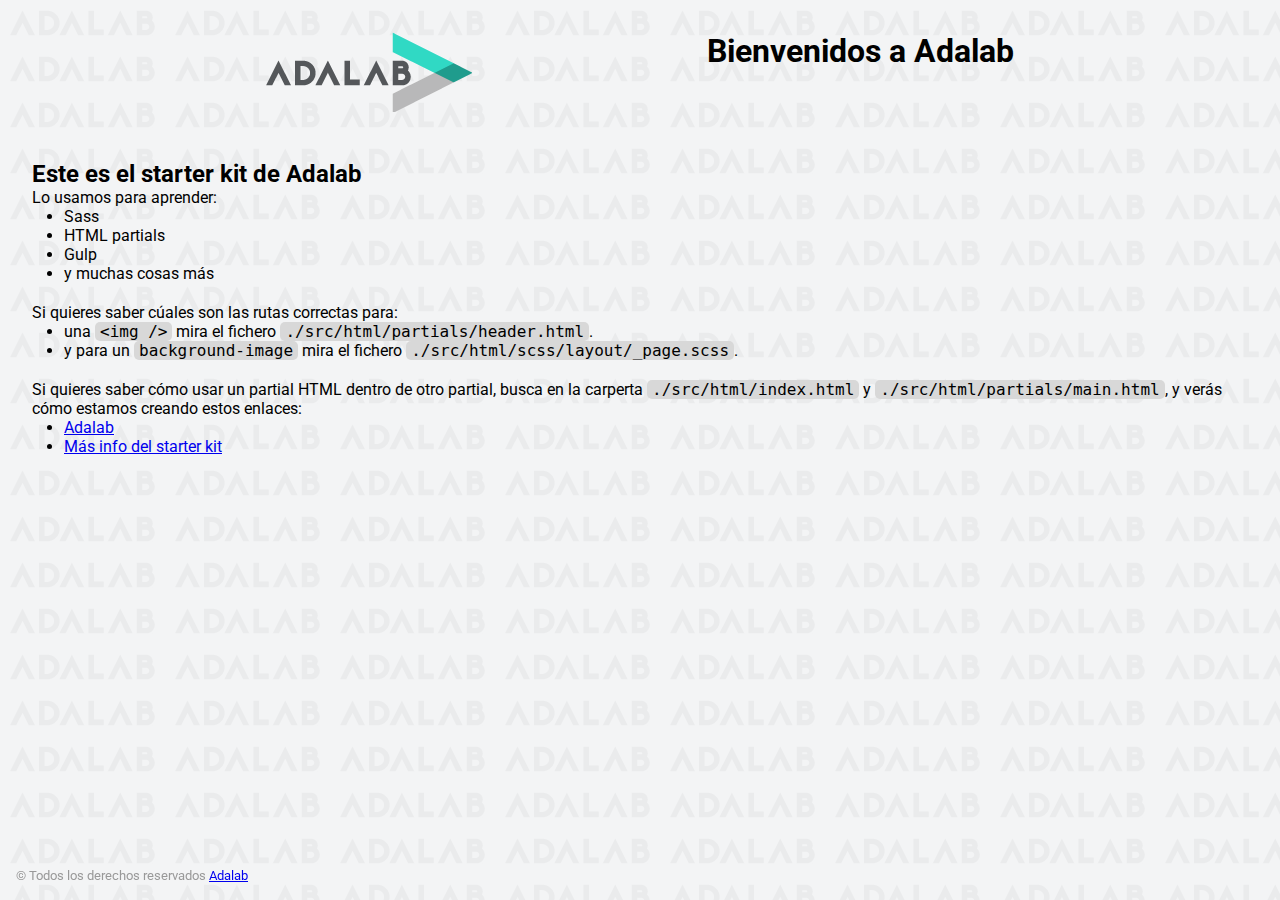
==== docs/index.html @ ed2d7d30 "first commit" ====
<!DOCTYPE html>
<html lang="es">
  <head>
    <meta charset="UTF-8" />
    <meta name="viewport" content="width=device-width, initial-scale=1" />
    <title>Adalab Web Starter Kit</title>
    <link href="https://fonts.googleapis.com/css?family=Roboto&display=swap" rel="stylesheet" />
    <link rel="stylesheet" href="./assets/css/main.css" />
    <link rel="icon" href="./assets/images/favicon.png" />
  </head>

  <body>
    <div class="page">
      <header class="page__header">
        <img src="./assets/images/logo-adalab.png" alt="Adalab">
        <h1>Bienvenidos a Adalab</h1>
      </header>

      <main class="page__main">
        <h2>Este es el starter kit de Adalab</h2>
        <p>Lo usamos para aprender:</p>
        <ul class="main__list">
          <li>Sass</li>
          <li>HTML partials</li>
          <li>Gulp</li>
          <li>y muchas cosas más</li>
        </ul>
        <p>Si quieres saber cúales son las rutas correctas para:</p>
        <ul class="main__list">
          <li>
            una <code class="code">&lt;img /&gt;</code> mira el fichero
            <code class="code">./src/html/partials/header.html</code>.
          </li>
          <li>
            y para un <code class="code">background-image</code> mira el fichero
            <code class="code">./src/html/scss/layout/_page.scss</code>.
          </li>
        </ul>
        <p>
          Si quieres saber cómo usar un partial HTML dentro de otro partial, busca en la carperta
          <code class="code">./src/html/index.html</code> y
          <code class="code">./src/html/partials/main.html</code>, y verás cómo estamos creando estos
          enlaces:
        </p>
        <ul class="main__list">
          <li>
            <a class="link__adalab" href="https://adalab.es">Adalab</a>

          </li>
          <li>
            <a class="" href="./more-info.html">Más info del starter kit</a>

          </li>
        </ul>
      </main>

      <footer class="page__footer">
        <small>
          &copy; Todos los derechos reservados
          <a class="link__adalab" href="https://adalab.es">Adalab</a>

        </small>
      </footer>

    </div>
    <script src="./assets/js/main.js"></script>
  </body>
</html>
---- docs/assets/css/main.css ----
*{box-sizing:border-box;margin:0;padding:0}.code{font-size:16px;background:#d8d8d8;padding:0 5px;border-radius:5px}.link__adalab:hover{background-color:#099d8d;color:#fff}.link__github:hover{background-color:#CCC;color:#000}body{padding:2rem;height:100vh;background-image:url("../images/bg-adalab.png");background-color:#f3f4f5;font-family:"Roboto",sans-serif}.page__header{display:flex;justify-content:space-evenly;margin-bottom:3rem}.page__footer{position:fixed;left:0;bottom:0;width:100vw;padding:1rem;color:#999}.main__list{padding-left:2rem;padding-bottom:20px}
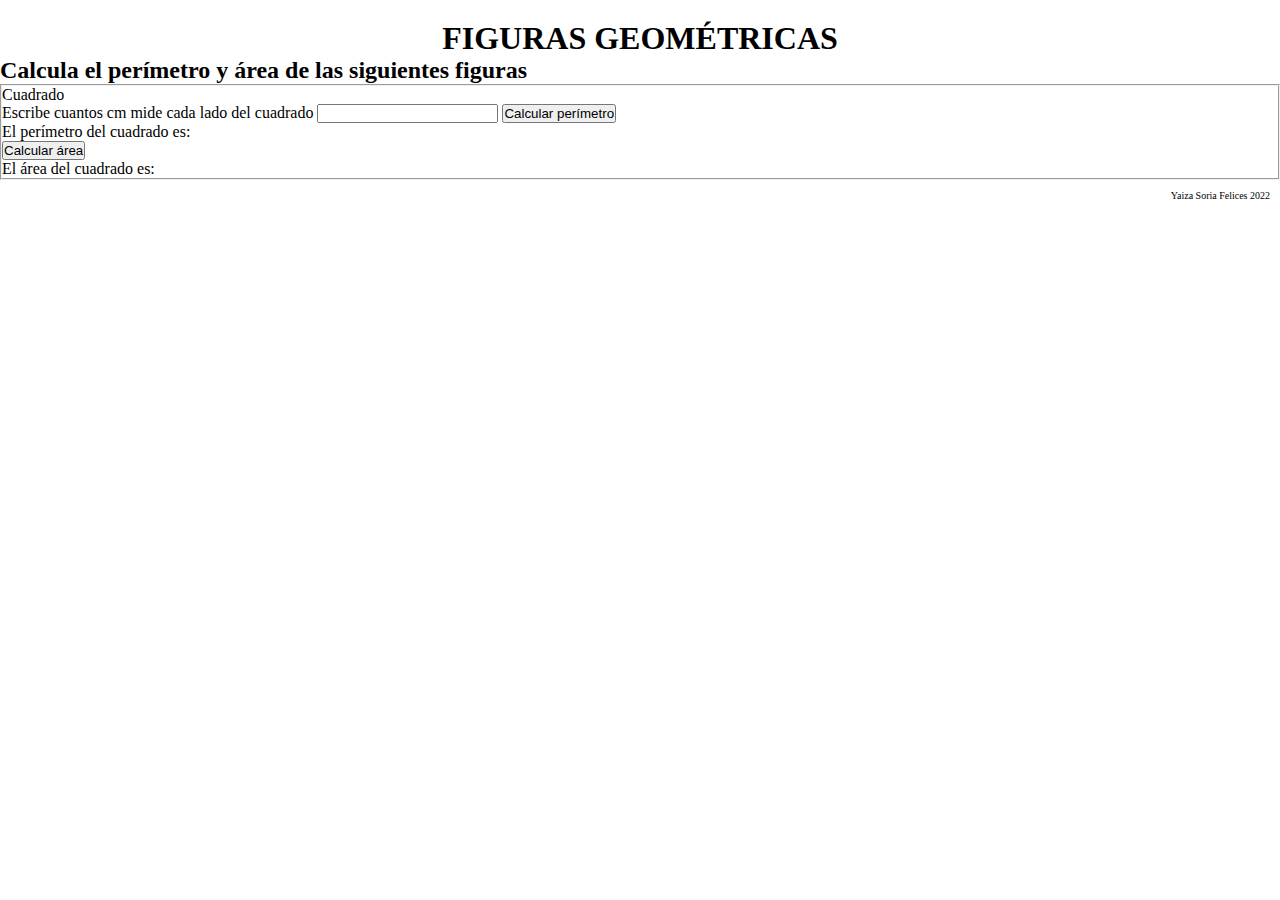
==== commit f99a67a1: "Calculate perimeter and area of the triangle and circle" ====
--- a/docs/index.html
+++ b/docs/index.html
@@ -3,66 +3,62 @@
   <head>
     <meta charset="UTF-8" />
     <meta name="viewport" content="width=device-width, initial-scale=1" />
-    <title>Adalab Web Starter Kit</title>
-    <link href="https://fonts.googleapis.com/css?family=Roboto&display=swap" rel="stylesheet" />
+    <title>Geometric Shapes</title>
+    <link
+      href="https://fonts.googleapis.com/css?family=Roboto&display=swap"
+      rel="stylesheet"
+    />
     <link rel="stylesheet" href="./assets/css/main.css" />
     <link rel="icon" href="./assets/images/favicon.png" />
   </head>
 
   <body>
-    <div class="page">
-      <header class="page__header">
-        <img src="./assets/images/logo-adalab.png" alt="Adalab">
-        <h1>Bienvenidos a Adalab</h1>
-      </header>
+    <header class="header">
+      <h1 class="header__title">Figuras geométricas</h1>
+    </header>
 
-      <main class="page__main">
-        <h2>Este es el starter kit de Adalab</h2>
-        <p>Lo usamos para aprender:</p>
-        <ul class="main__list">
-          <li>Sass</li>
-          <li>HTML partials</li>
-          <li>Gulp</li>
-          <li>y muchas cosas más</li>
-        </ul>
-        <p>Si quieres saber cúales son las rutas correctas para:</p>
-        <ul class="main__list">
-          <li>
-            una <code class="code">&lt;img /&gt;</code> mira el fichero
-            <code class="code">./src/html/partials/header.html</code>.
-          </li>
-          <li>
-            y para un <code class="code">background-image</code> mira el fichero
-            <code class="code">./src/html/scss/layout/_page.scss</code>.
-          </li>
-        </ul>
-        <p>
-          Si quieres saber cómo usar un partial HTML dentro de otro partial, busca en la carperta
-          <code class="code">./src/html/index.html</code> y
-          <code class="code">./src/html/partials/main.html</code>, y verás cómo estamos creando estos
-          enlaces:
-        </p>
-        <ul class="main__list">
-          <li>
-            <a class="link__adalab" href="https://adalab.es">Adalab</a>
 
-          </li>
-          <li>
-            <a class="" href="./more-info.html">Más info del starter kit</a>
+    <main class="main">
+      <section class="figures">
+        <h2 class="figures__title">
+          Calcula el perímetro y área de las siguientes figuras
+        </h2>
+        <fieldset class="square">
+          <form class="square__form">
+            <legend class="square__form-legend">Cuadrado</legend>
+            <label for="inputSquare" class="square__form-label"
+              >Escribe cuantos cm mide cada lado del cuadrado</label
+            >
+            <input id="inputSquare" type="number" class="square__form-input" />
+            <button
+              type="button"
+              onclick="calculatePerimeterSquare()"
+              class="square__form-buttonPerimeter"
+            >
+              Calcular perímetro
+            </button>
+            <p class="square__form-textPerimeter">El perímetro del cuadrado es:</p>
+            <p class="square__form-answerPerimeter"></p>
+            <button
+              type="button"
+              onclick="calculateAreaSquare()"
+              class="square-form-buttonArea"
+            >
+              Calcular área
+            </button>
+            <p class="square__form-textArea">El área del cuadrado es:</p>
+            <p class="square__form-answerArea"></p>
+          </form>
+        </fieldset>
+
+      </section>
 
-          </li>
-        </ul>
-      </main>
+    </main>
+    <footer class="footer">
+      <p>Yaiza Soria Felices 2022</p>
+    </footer>
 
-      <footer class="page__footer">
-        <small>
-          &copy; Todos los derechos reservados
-          <a class="link__adalab" href="https://adalab.es">Adalab</a>
 
-        </small>
-      </footer>
-
-    </div>
     <script src="./assets/js/main.js"></script>
   </body>
 </html>
--- a/docs/assets/css/main.css
+++ b/docs/assets/css/main.css
@@ -1 +1 @@
-*{box-sizing:border-box;margin:0;padding:0}.code{font-size:16px;background:#d8d8d8;padding:0 5px;border-radius:5px}.link__adalab:hover{background-color:#099d8d;color:#fff}.link__github:hover{background-color:#CCC;color:#000}body{padding:2rem;height:100vh;background-image:url("../images/bg-adalab.png");background-color:#f3f4f5;font-family:"Roboto",sans-serif}.page__header{display:flex;justify-content:space-evenly;margin-bottom:3rem}.page__footer{position:fixed;left:0;bottom:0;width:100vw;padding:1rem;color:#999}.main__list{padding-left:2rem;padding-bottom:20px}
+*{margin:0;padding:0}.header{display:flex;justify-content:center;margin-top:20px;text-align:center}.header__title{text-transform:uppercase}.footer{font-size:x-small;display:flex;justify-content:right;margin:10px}
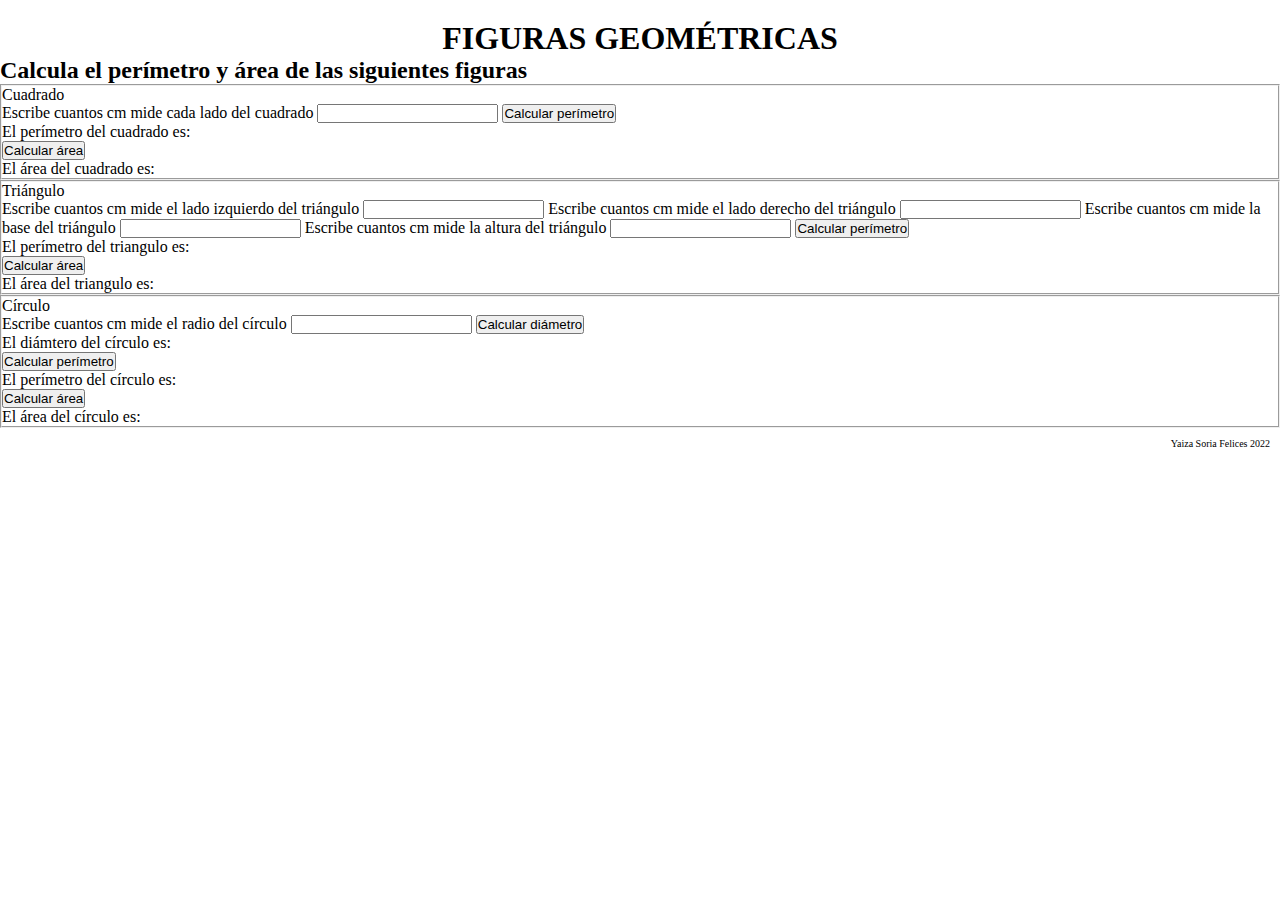
==== commit c11c5a29: "Modify css" ====
--- a/docs/index.html
+++ b/docs/index.html
@@ -33,21 +33,102 @@
             <button
               type="button"
               onclick="calculatePerimeterSquare()"
-              class="square__form-buttonPerimeter"
+              class="square__form-button-perimeter"
             >
               Calcular perímetro
             </button>
-            <p class="square__form-textPerimeter">El perímetro del cuadrado es:</p>
-            <p class="square__form-answerPerimeter"></p>
+            <p class="square__form-text-perimeter">El perímetro del cuadrado es:</p>
+            <p class="square__form-answer-perimeter"></p>
             <button
               type="button"
               onclick="calculateAreaSquare()"
-              class="square-form-buttonArea"
+              class="square-form-button-area"
             >
               Calcular área
             </button>
-            <p class="square__form-textArea">El área del cuadrado es:</p>
-            <p class="square__form-answerArea"></p>
+            <p class="square__form-text-area">El área del cuadrado es:</p>
+            <p class="square__form-answer-area"></p>
+          </form>
+        </fieldset>
+
+        <fieldset class="triangle">
+          <form class="triangle__form">
+            <legend class="triangle__form-legend">Triángulo</legend>
+            <label for="inputTriangleSide1" class="triangle__form-label"
+              >Escribe cuantos cm mide el lado izquierdo del triángulo</label
+            >
+            <input id="inputTriangleSide1" type="number" class="triangle__form-input" />
+            <label for="inputTriangleSide2" class="triangle__form-label"
+              >Escribe cuantos cm mide el lado derecho del triángulo</label
+            >
+            <input id="inputTriangleSide2" type="number" class="triangle__form-input" />
+            <label for="inputTriangleBase" class="triangle__form-label"
+              >Escribe cuantos cm mide la base del triángulo</label
+            >
+            <input id="inputTriangleBase" type="number" class="triangle__form-input" />
+            <label for="inputTriangleHeight" class="triangle__form-label"
+              >Escribe cuantos cm mide la altura del triángulo</label
+            >
+            <input
+              id="inputTriangleHeight"
+              type="number"
+              class="triangle__form-input"
+            />
+            <button
+              type="button"
+              onclick="calculatePerimeterTriangle()"
+              class="triangle__form-button-perimeter"
+            >
+              Calcular perímetro
+            </button>
+            <p class="triangle__form-text-perimeter">El perímetro del triangulo es:</p>
+            <p class="triangle__form-answer-perimeter"></p>
+            <button
+              type="button"
+              onclick="calculateAreaTriangle()"
+              class="triangle-form-button-area"
+            >
+              Calcular área
+            </button>
+            <p class="triangle__form-text-area">El área del triangulo es:</p>
+            <p class="triangle__form-answer-area"></p>
+          </form>
+        </fieldset>
+
+        <fieldset class="circle">
+          <form class="circle__form">
+            <legend class="circle__form-legend">Círculo</legend>
+            <label for="inputCircle" class="circle__form-label"
+              >Escribe cuantos cm mide el radio del círculo</label
+            >
+            <input id="inputCircle" type="number" class="circle__form-input" />
+            <button
+              type="button"
+              onclick="calculateDiameterCircle()"
+              class="circle__form-button-diameter"
+            >
+              Calcular diámetro
+            </button>
+            <p class="circle__form-text-diameter">El diámtero del círculo es:</p>
+            <p class="circle__form-answer-diameter"></p>
+            <button
+              type="button"
+              onclick="calculatePerimeterCircle()"
+              class="circle__form-button-perimeter"
+            >
+              Calcular perímetro
+            </button>
+            <p class="circle__form-text-perimeter">El perímetro del círculo es:</p>
+            <p class="circle__form-answer-perimeter"></p>
+            <button
+              type="button"
+              onclick="calculateAreaCircle()"
+              class="circle-form-button-area"
+            >
+              Calcular área
+            </button>
+            <p class="circle__form-text-area">El área del círculo es:</p>
+            <p class="circle__form-answer-area"></p>
           </form>
         </fieldset>
 
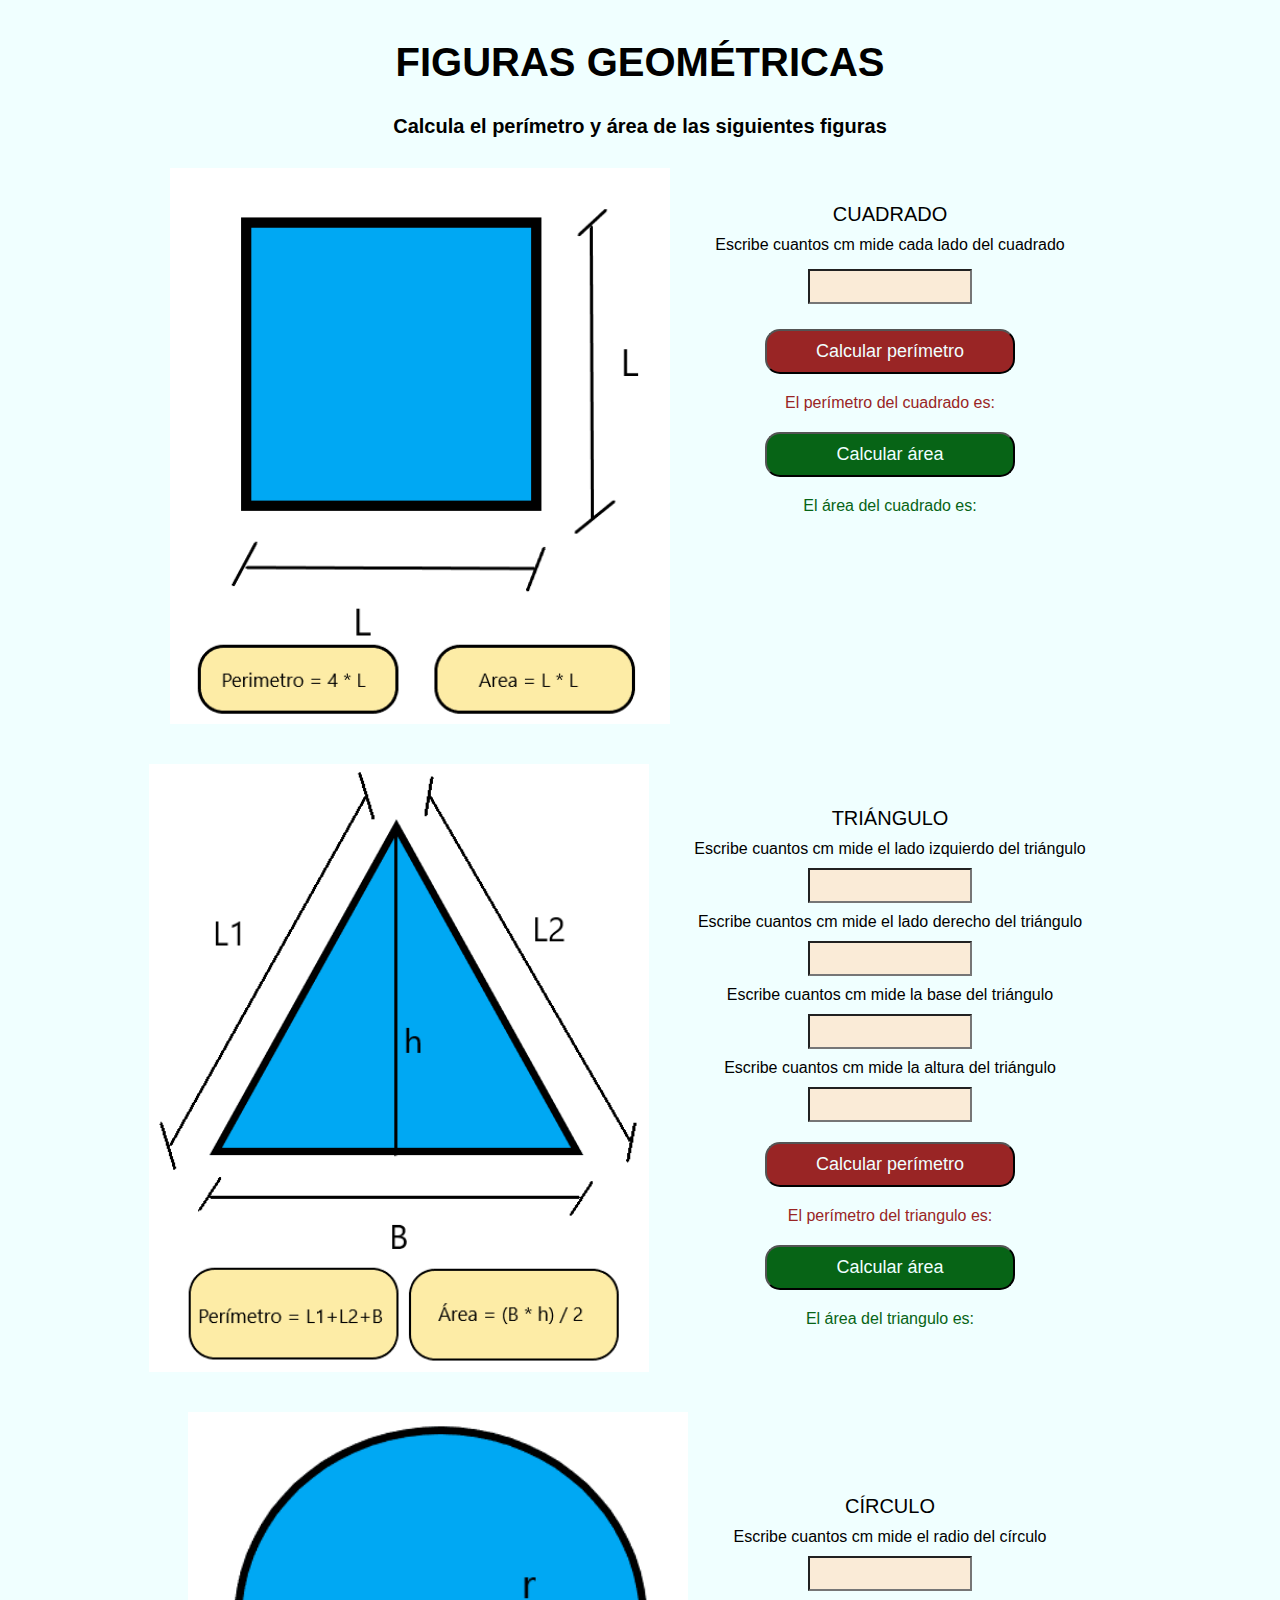
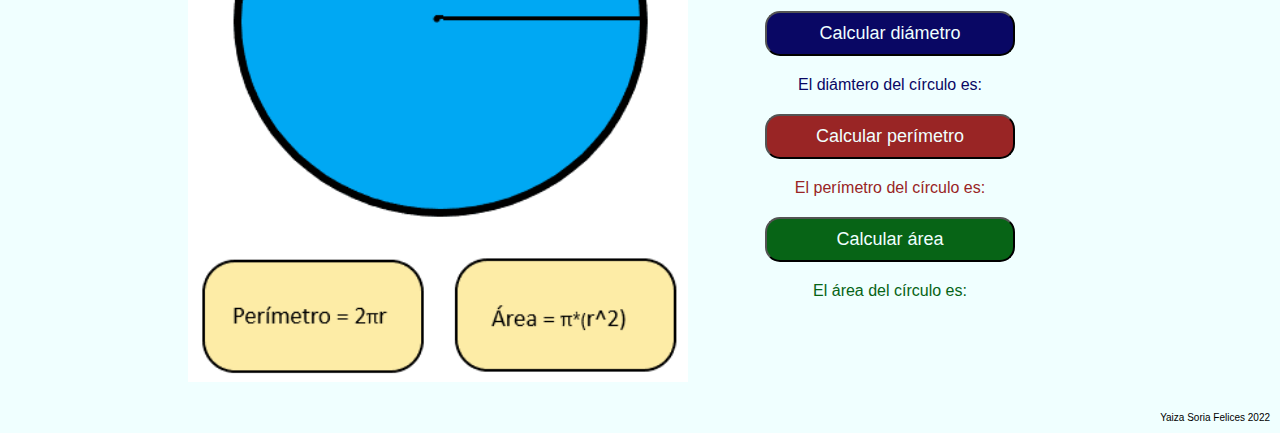
==== commit fd7e0c38: "Modify css" ====
--- a/docs/index.html
+++ b/docs/index.html
@@ -24,111 +24,165 @@
           Calcula el perímetro y área de las siguientes figuras
         </h2>
         <fieldset class="square">
+          <img
+            src="./assets/images/square.png"
+            alt="Imagen cuadrado"
+            title="Imagen cuadrado"
+            class="square__image"
+          />
           <form class="square__form">
             <legend class="square__form-legend">Cuadrado</legend>
-            <label for="inputSquare" class="square__form-label"
-              >Escribe cuantos cm mide cada lado del cuadrado</label
-            >
-            <input id="inputSquare" type="number" class="square__form-input" />
-            <button
-              type="button"
-              onclick="calculatePerimeterSquare()"
-              class="square__form-button-perimeter"
-            >
-              Calcular perímetro
-            </button>
-            <p class="square__form-text-perimeter">El perímetro del cuadrado es:</p>
-            <p class="square__form-answer-perimeter"></p>
-            <button
-              type="button"
-              onclick="calculateAreaSquare()"
-              class="square-form-button-area"
-            >
-              Calcular área
-            </button>
-            <p class="square__form-text-area">El área del cuadrado es:</p>
-            <p class="square__form-answer-area"></p>
+            <div class="square__form-container">
+              <label for="inputSquare" class="square__form-container-label"
+                >Escribe cuantos cm mide cada lado del cuadrado</label
+              >
+              <input
+                id="inputSquare"
+                type="number"
+                class="square__form-container-input"
+              />
+              <button
+                type="button"
+                onclick="calculatePerimeterSquare()"
+                class="square__form-container-button-perimeter"
+              >
+                Calcular perímetro
+              </button>
+              <p class="square__form-container-text-perimeter">
+                El perímetro del cuadrado es:
+              </p>
+              <p class="square__form-container-answer-perimeter"></p>
+              <button
+                type="button"
+                onclick="calculateAreaSquare()"
+                class="square__form-container-button-area"
+              >
+                Calcular área
+              </button>
+              <p class="square__form-container-text-area">El área del cuadrado es:</p>
+              <p class="square__form-container-answer-area"></p>
+            </div>
           </form>
         </fieldset>
 
         <fieldset class="triangle">
+          <img
+            src="./assets/images/triangle.png"
+            alt="Imagen triángulo"
+            title="Imagen triángulo"
+            class="triangle__image"
+          />
           <form class="triangle__form">
             <legend class="triangle__form-legend">Triángulo</legend>
-            <label for="inputTriangleSide1" class="triangle__form-label"
-              >Escribe cuantos cm mide el lado izquierdo del triángulo</label
-            >
-            <input id="inputTriangleSide1" type="number" class="triangle__form-input" />
-            <label for="inputTriangleSide2" class="triangle__form-label"
-              >Escribe cuantos cm mide el lado derecho del triángulo</label
-            >
-            <input id="inputTriangleSide2" type="number" class="triangle__form-input" />
-            <label for="inputTriangleBase" class="triangle__form-label"
-              >Escribe cuantos cm mide la base del triángulo</label
-            >
-            <input id="inputTriangleBase" type="number" class="triangle__form-input" />
-            <label for="inputTriangleHeight" class="triangle__form-label"
-              >Escribe cuantos cm mide la altura del triángulo</label
-            >
-            <input
-              id="inputTriangleHeight"
-              type="number"
-              class="triangle__form-input"
-            />
-            <button
-              type="button"
-              onclick="calculatePerimeterTriangle()"
-              class="triangle__form-button-perimeter"
-            >
-              Calcular perímetro
-            </button>
-            <p class="triangle__form-text-perimeter">El perímetro del triangulo es:</p>
-            <p class="triangle__form-answer-perimeter"></p>
-            <button
-              type="button"
-              onclick="calculateAreaTriangle()"
-              class="triangle-form-button-area"
-            >
-              Calcular área
-            </button>
-            <p class="triangle__form-text-area">El área del triangulo es:</p>
-            <p class="triangle__form-answer-area"></p>
+            <div class="triangle__form-container">
+              <label for="inputTriangleSide1" class="triangle__form-container-label"
+                >Escribe cuantos cm mide el lado izquierdo del triángulo</label
+              >
+              <input
+                id="inputTriangleSide1"
+                type="number"
+                class="triangle__form-container-input"
+              />
+              <label for="inputTriangleSide2" class="triangle__form-container-label"
+                >Escribe cuantos cm mide el lado derecho del triángulo</label
+              >
+              <input
+                id="inputTriangleSide2"
+                type="number"
+                class="triangle__form-container-input"
+              />
+              <label for="inputTriangleBase" class="triangle__form-container-label"
+                >Escribe cuantos cm mide la base del triángulo</label
+              >
+              <input
+                id="inputTriangleBase"
+                type="number"
+                class="triangle__form-container-input"
+              />
+              <label for="inputTriangleHeight" class="triangle__form-container-label"
+                >Escribe cuantos cm mide la altura del triángulo</label
+              >
+              <input
+                id="inputTriangleHeight"
+                type="number"
+                class="triangle__form-container-input"
+              />
+              <button
+                type="button"
+                onclick="calculatePerimeterTriangle()"
+                class="triangle__form-container-button-perimeter"
+              >
+                Calcular perímetro
+              </button>
+              <p class="triangle__form-container-text-perimeter">
+                El perímetro del triangulo es:
+              </p>
+              <p class="triangle__form-container-answer-perimeter"></p>
+              <button
+                type="button"
+                onclick="calculateAreaTriangle()"
+                class="triangle__form-container-button-area"
+              >
+                Calcular área
+              </button>
+              <p class="triangle__form-container-text-area">
+                El área del triangulo es:
+              </p>
+              <p class="triangle__form-container-answer-area"></p>
+            </div>
           </form>
         </fieldset>
 
         <fieldset class="circle">
+          <img
+            src="./assets/images/circle.png"
+            alt="Imagen círculo"
+            title="Imagen círculo"
+            class="circle__image"
+          />
           <form class="circle__form">
             <legend class="circle__form-legend">Círculo</legend>
-            <label for="inputCircle" class="circle__form-label"
-              >Escribe cuantos cm mide el radio del círculo</label
-            >
-            <input id="inputCircle" type="number" class="circle__form-input" />
-            <button
-              type="button"
-              onclick="calculateDiameterCircle()"
-              class="circle__form-button-diameter"
-            >
-              Calcular diámetro
-            </button>
-            <p class="circle__form-text-diameter">El diámtero del círculo es:</p>
-            <p class="circle__form-answer-diameter"></p>
-            <button
-              type="button"
-              onclick="calculatePerimeterCircle()"
-              class="circle__form-button-perimeter"
-            >
-              Calcular perímetro
-            </button>
-            <p class="circle__form-text-perimeter">El perímetro del círculo es:</p>
-            <p class="circle__form-answer-perimeter"></p>
-            <button
-              type="button"
-              onclick="calculateAreaCircle()"
-              class="circle-form-button-area"
-            >
-              Calcular área
-            </button>
-            <p class="circle__form-text-area">El área del círculo es:</p>
-            <p class="circle__form-answer-area"></p>
+            <div class="circle__form-container">
+              <label for="inputCircle" class="circle__form-container-label"
+                >Escribe cuantos cm mide el radio del círculo</label
+              >
+              <input
+                id="inputCircle"
+                type="number"
+                class="circle__form-container-input"
+              />
+              <button
+                type="button"
+                onclick="calculateDiameterCircle()"
+                class="circle__form-container-button-diameter"
+              >
+                Calcular diámetro
+              </button>
+              <p class="circle__form-container-text-diameter">
+                El diámtero del círculo es:
+              </p>
+              <p class="circle__form-container-answer-diameter"></p>
+              <button
+                type="button"
+                onclick="calculatePerimeterCircle()"
+                class="circle__form-container-button-perimeter"
+              >
+                Calcular perímetro
+              </button>
+              <p class="circle__form-container-text-perimeter">
+                El perímetro del círculo es:
+              </p>
+              <p class="circle__form-container-answer-perimeter"></p>
+              <button
+                type="button"
+                onclick="calculateAreaCircle()"
+                class="circle__form-container-button-area"
+              >
+                Calcular área
+              </button>
+              <p class="circle__form-container-text-area">El área del círculo es:</p>
+              <p class="circle__form-container-answer-area"></p>
+            </div>
           </form>
         </fieldset>
 
--- a/docs/assets/css/main.css
+++ b/docs/assets/css/main.css
@@ -1 +1 @@
-*{margin:0;padding:0}.header{display:flex;justify-content:center;margin-top:20px;text-align:center}.header__title{text-transform:uppercase}.footer{font-size:x-small;display:flex;justify-content:right;margin:10px}
+*{margin:0;padding:0;background-color:azure;font-family:sans-serif}.header{display:flex;justify-content:center;margin-top:20px;text-align:center}.header__title{text-transform:uppercase;font-size:20px;margin:20px}@media all and (min-width: 768px){.header__title{font-size:40px}}.figures{display:flex;flex-direction:column;justify-content:center}.figures__title{font-size:16px;padding:10px;text-align:center}@media all and (min-width: 768px){.figures__title{font-size:20px}}.square{justify-content:center;text-align:center;border:none;margin:20px}@media all and (min-width: 768px){.square{display:flex}}.square__image{width:350px}@media all and (min-width: 768px){.square__image{width:500px}}.square__form{margin:15px}@media all and (min-width: 768px){.square__form{margin:35px}}.square__form-legend{text-align:center;text-transform:uppercase;font-size:20px}.square__form-container{display:flex;flex-direction:column;justify-content:center;align-items:center}.square__form-container-label{margin:10px}.square__form-container-input{background-color:antiquewhite;margin:5px;padding:5px;width:100px;font-size:16px;text-align:end}@media all and (min-width: 768px){.square__form-container-input{font-size:18px;width:150px}}.square__form-container-button-perimeter,.square__form-container-button-area{font-size:16px;padding:7px;margin:10px;width:150px;border-radius:15px}@media all and (min-width: 768px){.square__form-container-button-perimeter,.square__form-container-button-area{font-size:18px;margin:20px;padding:10px;width:250px}}.square__form-container-button-perimeter{background-color:#992525;color:azure}.square__form-container-text-perimeter,.square__form-container-answer-perimeter{color:#992525}.square__form-container-answer-perimeter,.square__form-container-answer-area{font-size:20px}.square__form-container-button-area{background-color:#076416;color:azure}.square__form-container-text-area,.square__form-container-answer-area{color:#076416}.triangle{text-align:center;border:none;justify-content:center;align-items:center;margin:20px}@media all and (min-width: 768px){.triangle{display:flex}}.triangle__image{width:350px}@media all and (min-width: 768px){.triangle__image{width:500px}}.triangle__form{margin:15px}@media all and (min-width: 768px){.triangle__form{margin:35px}}.triangle__form-legend{text-align:center;text-transform:uppercase;font-size:20px}.triangle__form-container{display:flex;flex-direction:column;justify-content:center;align-items:center}.triangle__form-container-label{margin:10px}.triangle__form-container-input{background-color:antiquewhite;padding:5px;width:100px;font-size:16px;text-align:end}@media all and (min-width: 768px){.triangle__form-container-input{font-size:18px;width:150px}}.triangle__form-container-button-perimeter,.triangle__form-container-button-area{font-size:16px;padding:7px;margin:10px;width:150px;border-radius:15px}@media all and (min-width: 768px){.triangle__form-container-button-perimeter,.triangle__form-container-button-area{font-size:18px;margin:20px;padding:10px;width:250px}}.triangle__form-container-button-perimeter{background-color:#992525;color:azure}.triangle__form-container-text-perimeter,.triangle__form-container-answer-perimeter{color:#992525}.triangle__form-container-answer-perimeter,.triangle__form-container-answer-area{font-size:20px}.triangle__form-container-button-area{background-color:#076416;color:azure}.triangle__form-container-text-area,.triangle__form-container-answer-area{color:#076416}.circle{text-align:center;border:none;justify-content:center;align-items:center;margin:20px}@media all and (min-width: 768px){.circle{display:flex}}.circle__image{width:350px}@media all and (min-width: 768px){.circle__image{width:500px}}.circle__form{margin:15px}@media all and (min-width: 768px){.circle__form{margin:35px}}.circle__form-legend{text-align:center;text-transform:uppercase;font-size:20px}.circle__form-container{display:flex;flex-direction:column;justify-content:center;align-items:center}.circle__form-container-label{margin:10px}.circle__form-container-input{background-color:antiquewhite;padding:5px;width:100px;font-size:16px;text-align:end}@media all and (min-width: 768px){.circle__form-container-input{font-size:18px;width:150px}}.circle__form-container-button-perimeter,.circle__form-container-button-area,.circle__form-container-button-diameter{font-size:16px;padding:7px;margin:10px;width:150px;border-radius:15px}@media all and (min-width: 768px){.circle__form-container-button-perimeter,.circle__form-container-button-area,.circle__form-container-button-diameter{font-size:18px;margin:20px;padding:10px;width:250px}}.circle__form-container-button-perimeter{background-color:#992525;color:azure}.circle__form-container-text-perimeter,.circle__form-container-answer-perimeter{color:#992525}.circle__form-container-answer-perimeter,.circle__form-container-answer-area,.circle__form-container-answer-diameter{font-size:20px}.circle__form-container-button-area{background-color:#076416;color:azure}.circle__form-container-text-area,.circle__form-container-answer-area{color:#076416}.circle__form-container-button-diameter{background-color:#090764;color:azure}.circle__form-container-text-diameter,.circle__form-container-answer-diameter{color:#090764}.footer{font-size:x-small;display:flex;justify-content:right;margin:10px}
